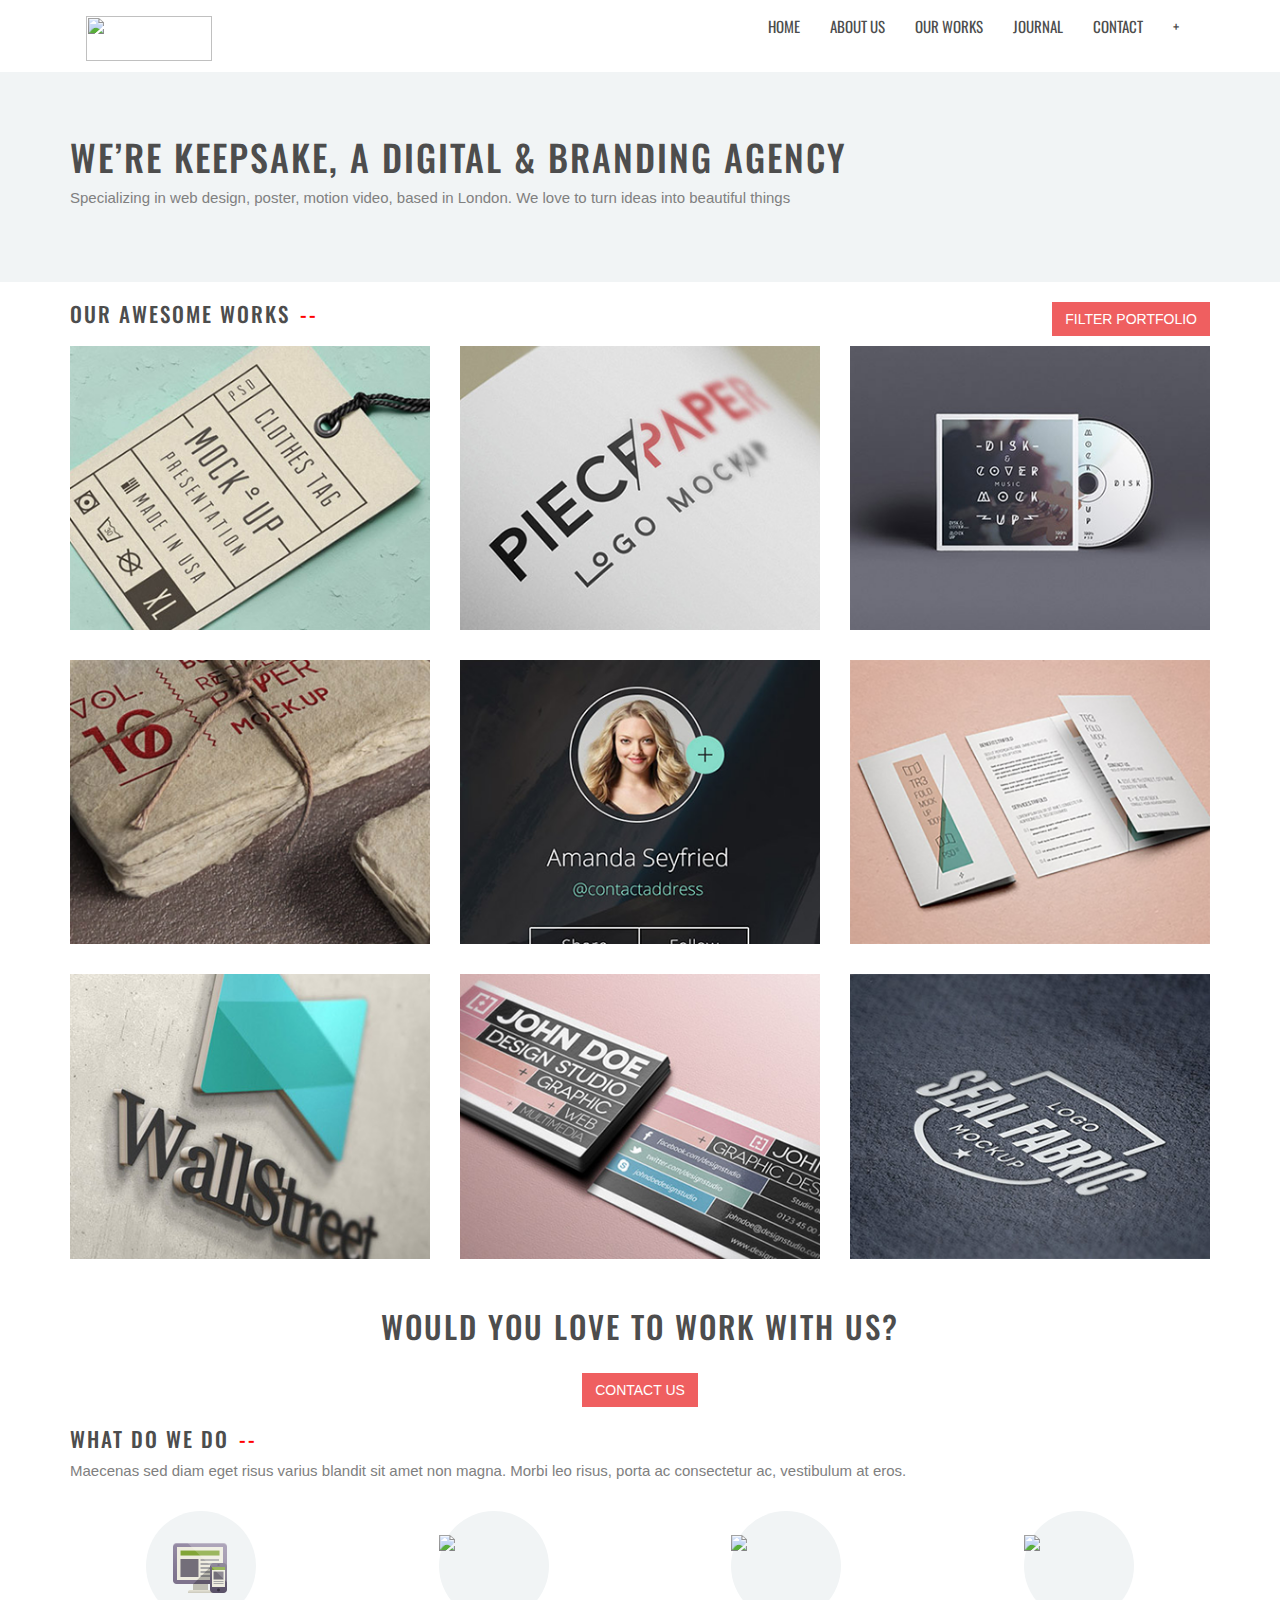
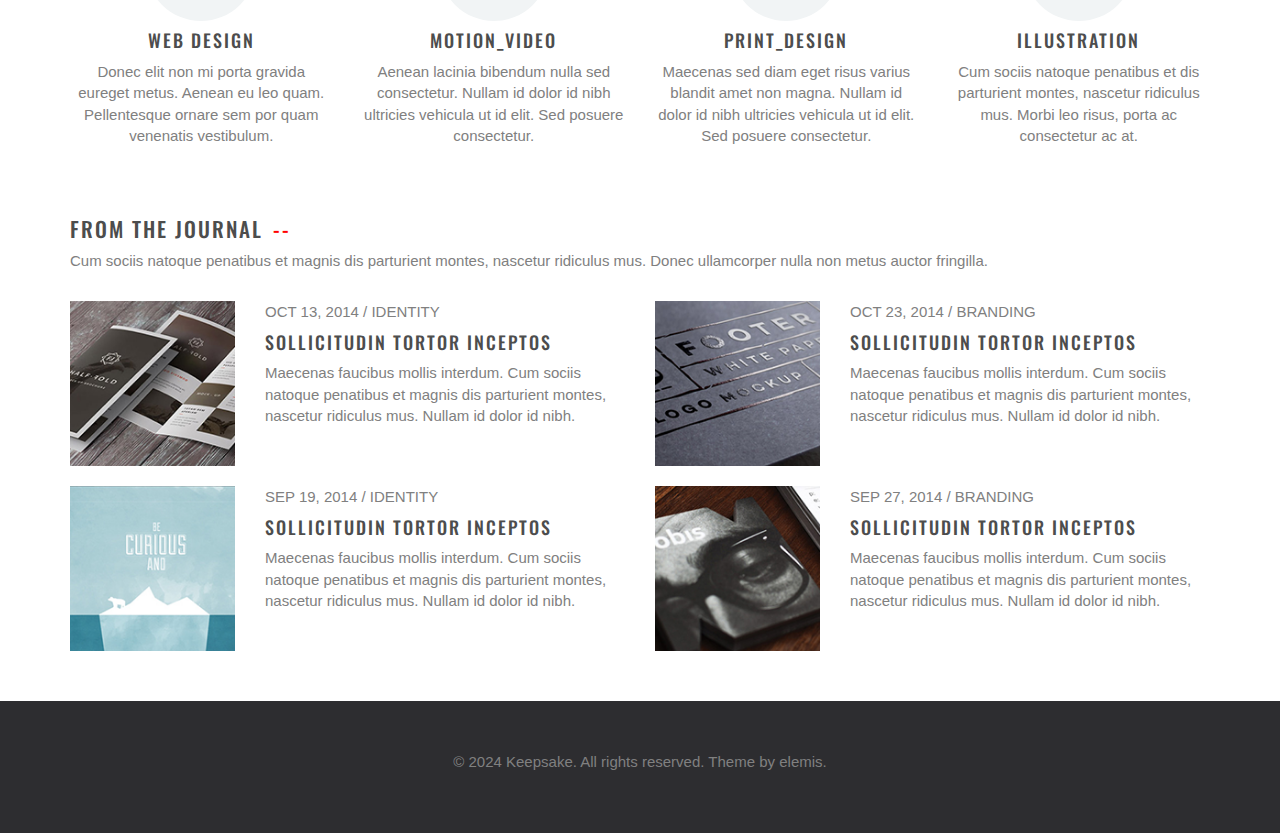
==== index.html @ 8c94553c "feat: change files index.html and style.css" ====
<!DOCTYPE html>
<html lang="en">
	<head>
		<meta charset="UTF-8">
		<meta http-equiv="X-UA-Compatible" content="IE=edge">
		<title>Keepsake</title>
		<meta name="viewport" content="width=device-width, initial-scale=1, maximum-scale=1, user-scalable=no">
		<link rel="stylesheet" href="https://maxcdn.bootstrapcdn.com/bootstrap/3.3.7/css/bootstrap.min.css" integrity="sha384-BVYiiSIFeK1dGmJRAkycuHAHRg32OmUcww7on3RYdg4Va+PmSTsz/K68vbdEjh4u" crossorigin="anonymous">
		<link rel="stylesheet" href="style.css">
		<link href="https://fonts.googleapis.com/css?family=Oswald:500" rel="stylesheet">
	</head>	
	<body>

	<div class="container">
		<nav class="navbar">
  			<div class="container-fluid">
        		<div class="navbar-header">
      				<button type="button" class="navbar-toggle collapsed" 	data-toggle="collapse" data-target="#bs-example-navbar-collapse-1" aria-expanded="false">
        				<span class="sr-only">Toggle navigation</span>
        				<span class="icon-bar"></span>
        				<span class="icon-bar"></span>
        				<span class="icon-bar"></span>
      				</button>
      				<a class="navbar-brand" href="#">
      					<img src="img/logo.png">
      				</a>
      			</div>
			    <div class="collapse navbar-collapse" id="bs-example-navbar-collapse-1">
      				<ul class="nav navbar-nav navbar-right">
        				<li><a href="#">Home</a></li>
        				<li><a href="#">About Us</a></li>
        				<li><a href="#">Our Works</a></li>
        				<li><a href="#"> Journal</a></li>
        				<li><a href="#">Contact</a></li>
        				<li><a href="#">+</a></li>
        	        </ul>
      			</div>  	
      		</div>
		</nav>
	</div>

	<div class="container-fluid slogan">
		<div class="container">
			<h1>We’re Keepsake, a digital & branding agency</h1>
			<p>Specializing in web design, poster, motion video, based in London. We love to turn ideas into beautiful things</p>
		</div>
	</div>
	
	<div class="container">
							
					<div class="row galary-hadding">
						<div class="col-xs-12 col-sm-6">
							<h3>Our Awesome Works</h3>
							
						</div>
						<div class="col-xs-12 col-sm-6">
							
							<button class="btn btn-primary pull-right">Filter Portfolio</button>
						</div>
					</div>

					<div class="row galary-block">
						<div class="col-xs-12 col-sm-6 col-md-4"><img class="img-responsive" src="img/1.png"></div>
						<div class="col-xs-12 col-sm-6 col-md-4"><img class="img-responsive" src="img/2.png"></div>
						<div class="col-xs-12 col-sm-6 col-md-4"><img class="img-responsive" src="img/3.png"></div>
						<div class="col-xs-12 col-sm-6 col-md-4"><img class="img-responsive" src="img/4.png"></div>
						<div class="col-xs-12 col-sm-6 col-md-4"><img class="img-responsive" src="img/5.png"></div>
						<div class="col-xs-12 col-sm-6 col-md-4"><img class="img-responsive" src="img/6.png"></div>
						<div class="col-xs-12 col-sm-6 col-md-4"><img class="img-responsive" src="img/7.png"></div>
						<div class="col-xs-12 col-sm-6 col-md-4"><img class="img-responsive" src="img/8.png"></div>
						<div class="col-xs-12 col-sm-6 col-md-4"><img class="img-responsive" src="img/9.png"></div>
					</div>
					
					<div class="row portfolio">
						<div class="col-xs-12">
							<h2 class="text-center">would you love to work with us?</h2>
							<button type="button" class="btn btn-primary center-block">contact Us</button>
						</div>
					</div>
	</div>

	<div class="container">
			<h3>what do we do</h3>
			<p>Maecenas sed diam eget risus varius blandit sit amet non magna. Morbi leo risus, porta ac consectetur ac, vestibulum at eros.</p>
			<div class="row services text-center">
				<div class="col-xs-12 col-sm-6 col-md-3 ">
					<div class="web_design center-block"> 
						<img class="img-responsive center-block" src="img/web_design.png">
					</div>
					<h4>Web Design</h4>
					<p>Donec elit non mi porta gravida eureget metus. Aenean eu leo quam. Pellentesque ornare sem por quam venenatis vestibulum.</p>
				</div>
				<div class="col-xs-12 col-sm-6 col-md-3">
					<div class="motion_video center-block">
						<img class="img-responsive center-block" src="img/tv.png">
					</div>
					<h4>motion_video</h4>
					<p>Aenean lacinia bibendum nulla sed consectetur. Nullam id dolor id nibh ultricies vehicula ut id elit. Sed posuere consectetur.</p>
				</div>
				<div class="col-xs-12 col-sm-6 col-md-3">
					<div class="print_design center-block">
						<img class="img-responsive center-block" src="img/print.png">
					</div>
					<h4>print_design</h4>
					<p>Maecenas sed diam eget risus varius blandit amet non magna. Nullam id dolor id nibh ultricies vehicula ut id elit. Sed posuere consectetur.</p>
				</div>
				<div class="col-xs-12 col-sm-6 col-md-3">
					<div class="illustration center-block">
						<img class="img-responsive center-block" src="img/love.png">
					</div>
				<h4>illustration</h4>
				<p>Cum sociis natoque penatibus et  dis parturient montes, nascetur ridiculus mus. Morbi leo risus, porta ac consectetur ac at.</p>
				</div>
			</div>
	</div>

	<div class="container journal">
			<h3>from the journal</h3>
			<p>Cum sociis natoque penatibus et magnis dis parturient montes, nascetur ridiculus mus. Donec ullamcorper nulla non metus auctor fringilla.</p>
			<div class="row journal_list">
				<div class="col-xs-12 col-md-6 journal_item">
					<div class="row">
						<div class="col-xs-4"> 
							<img class="img-responsive" src="img/B1.png">
						</div>
						<div class="col-xs-8">
							<p>OCT 13, 2014  /  IDENTITY</p>
							<h4>Sollicitudin Tortor Inceptos</h4>
							<p>Maecenas faucibus mollis interdum. Cum sociis natoque penatibus et magnis dis parturient montes, nascetur ridiculus mus. Nullam id dolor id nibh.</p>
						</div>
					</div>
				</div>
				<div class="col-xs-12 col-md-6 journal_item">
					<div class="row">
						<div class="col-xs-4 "> 
							<img class="img-responsive" src="img/B2.png">
						</div>
						<div class="col-xs-8">
							<p>OCT 23, 2014  /  BRANDING</p>
							<h4>Sollicitudin Tortor Inceptos</h4>
							<p>Maecenas faucibus mollis interdum. Cum sociis natoque penatibus et magnis dis parturient montes, nascetur ridiculus mus. Nullam id dolor id nibh.</p>
						</div>
					</div>
				</div>
				<div class="col-xs-12 col-md-6 journal_item">
					<div class="row">
						<div class="col-xs-4 "> 
							<img class="img-responsive " src="img/B3.png">
						</div>
						<div class="col-xs-8">
							<p>SEP 19, 2014  /  IDENTITY</p>
							<h4>Sollicitudin Tortor Inceptos</h4>
							<p>Maecenas faucibus mollis interdum. Cum sociis natoque penatibus et magnis dis parturient montes, nascetur ridiculus mus. Nullam id dolor id nibh.</p>
						</div>
					</div>
				</div>
				<div class="col-xs-12 col-md-6 journal_item">
					<div class="row">
						<div class="col-xs-4"> 
							<img class="img-responsive" src="img/B4.png">
						</div>
						<div class="col-xs-8">
							<p>SEP 27, 2014  /  BRANDING</p>
							<h4>Sollicitudin Tortor Inceptos</h4>
							<p>Maecenas faucibus mollis interdum. Cum sociis natoque penatibus et magnis dis parturient montes, nascetur ridiculus mus. Nullam id dolor id nibh.</p>
						</div>
					</div>
				</div>
			</div>
	</div>
	<footer>
		<div class="container">
			<p class="text-center">© 2024 Keepsake. All rights reserved. Theme by elemis.</p>
		</div>
	</footer>
	<!-- scripts -->
 		<script src="https://ajax.googleapis.com/ajax/libs/jquery/1.12.4/jquery.min.js"></script>
		<script src="https://maxcdn.bootstrapcdn.com/bootstrap/3.3.7/js/bootstrap.min.js" integrity="sha384-Tc5IQib027qvyjSMfHjOMaLkfuWVxZxUPnCJA7l2mCWNIpG9mGCD8wGNIcPD7Txa" crossorigin="anonymous"></script>
	<!-- end scripts -->
	</body>
</html>
---- style.css ----
body {
	font-size: 15px;
	color: #808080;
}

h1 {
	font-size: 36px;
}

h2 {
	font-size: 31px;
}

h3 {
	position: relative;
	font-size: 21px;
}

h3::after {
	content: "--";
	color: red;
	margin-left: 10px;
}

h1, h2, h3, h4, h5 {
	font-family: 'Oswald', Arial, sans-serif;
	color: #4d4d4d;
	letter-spacing: 2px;
	text-transform: uppercase;

}

.btn {
	text-transform: uppercase;
	border-radius: 0;
}

.btn-primary {
	background-color: #ef5f60;
	border-color: transparent;
}

a {
	font-family: 'Oswald', Arial, sans-serif;
	color: #4d4d4d;
}
.navbar-collapse a {
	text-transform: uppercase;
}

.slogan {
	background: #f1f4f5;
	padding-top: 45px;
	padding-bottom: 64px;
}

 .navbar-brand img {
 	width: 126px;
 	height: 45px;
 }

.galary-block img {
	margin-bottom: 30px;
	width: 100%;
}

.galary-hadding {
	padding-bottom: 10px;
}
.galary-hadding button {
	margin-top: 20px;

}

/*.portfolio h2 {
	position: center;
	text-align: center;
}*/

.portfolio h2 {
	margin-bottom: 30px;
}



.web_design {
	background-color: #f1f4f5;
	border-radius: 50%;
	height: 110px;
	width: 110px;
}

.web_design img {
	padding-top: 25px;
}

.services {
	margin-top: 30px;
	margin-bottom: 40px;
}

.motion_video {
	background-color: #f1f4f5;
	border-radius: 50%;
	height: 110px;
	width: 110px;
}
.motion_video img {
	padding-top: 24px;
}
.print_design {
	background-color: #f1f4f5;
	border-radius: 50%;
	height: 110px;
	width: 110px;
}
.print_design img {
	padding-top: 24px;
}
.illustration {
	background-color: #f1f4f5;
	border-radius: 50%;
	height: 110px;
	width: 110px;
}
.illustration img {
	padding-top: 24px;
}

.journal_list {
	margin-top: 30px;
	margin-bottom: 30px;
}

.journal_item {
	margin-bottom: 20px;
}
footer {
	padding: 50px 0;
	background-color: #2d2d30;
}
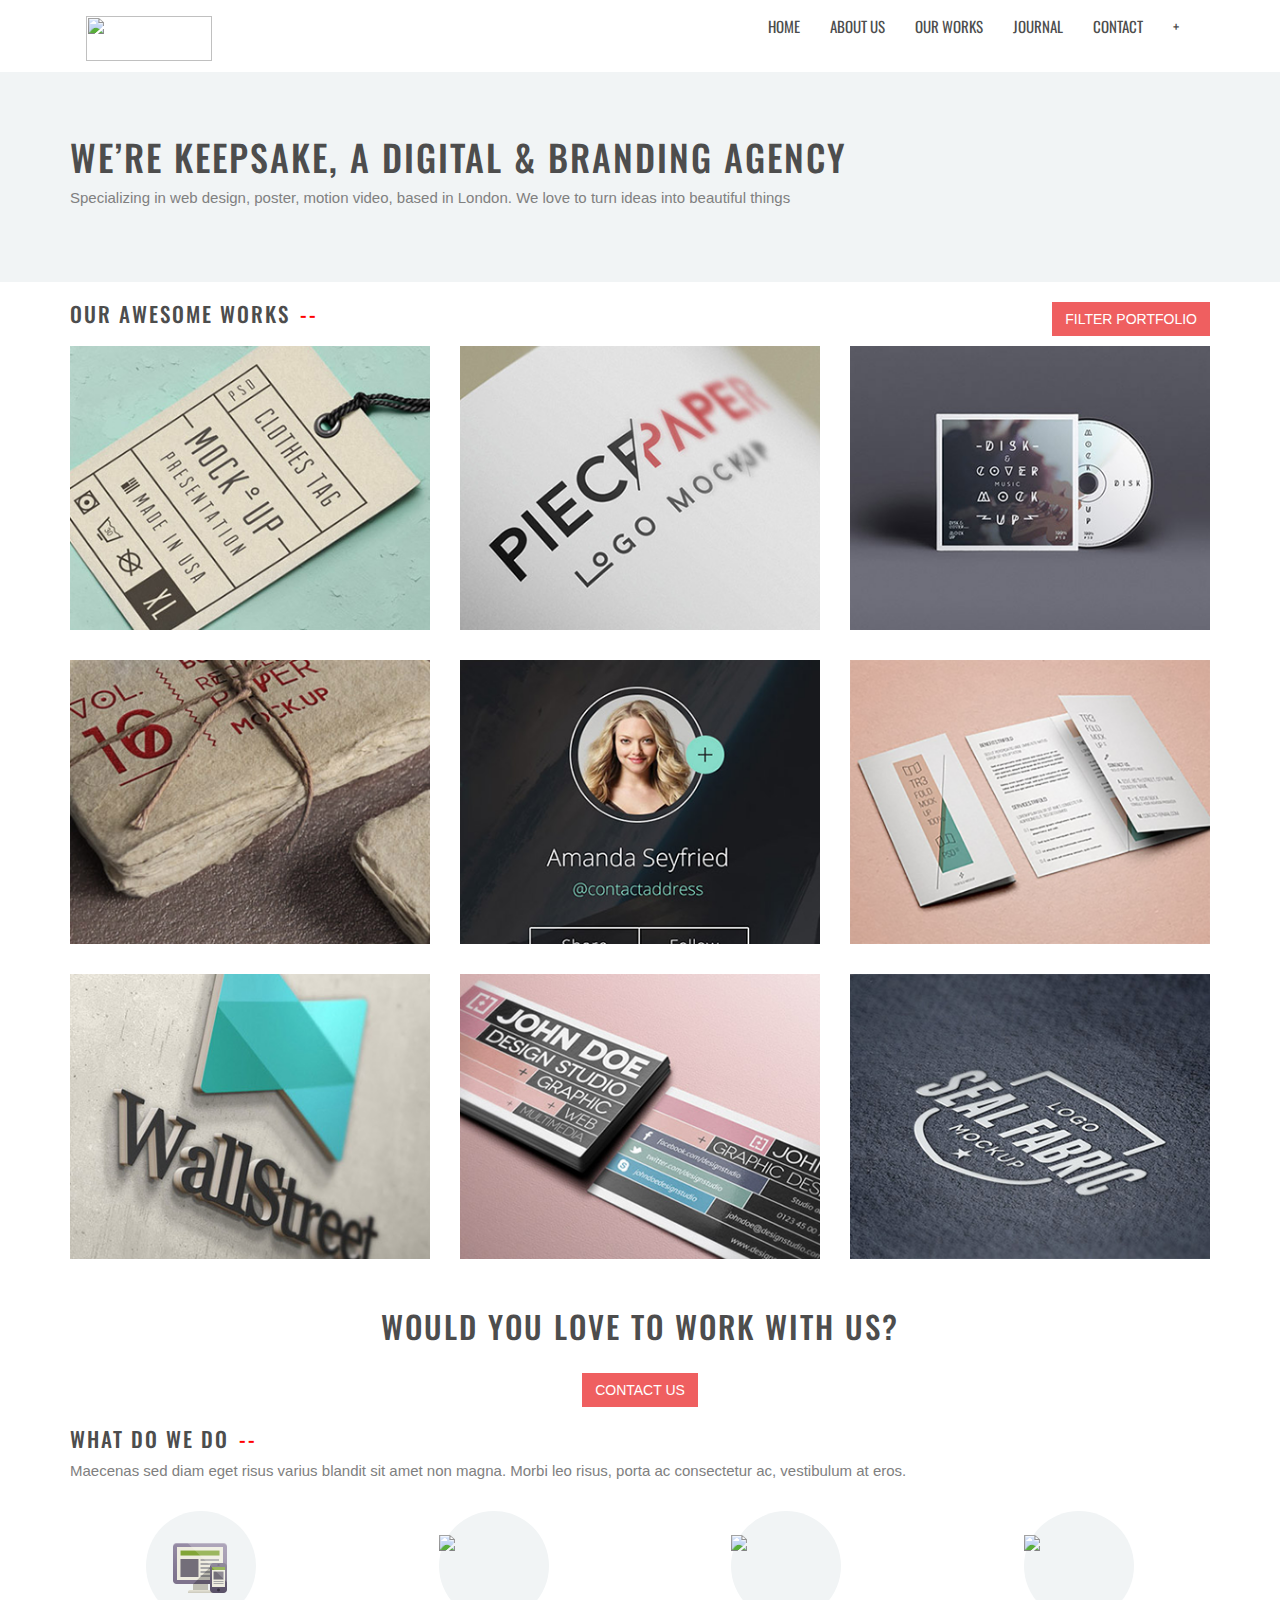
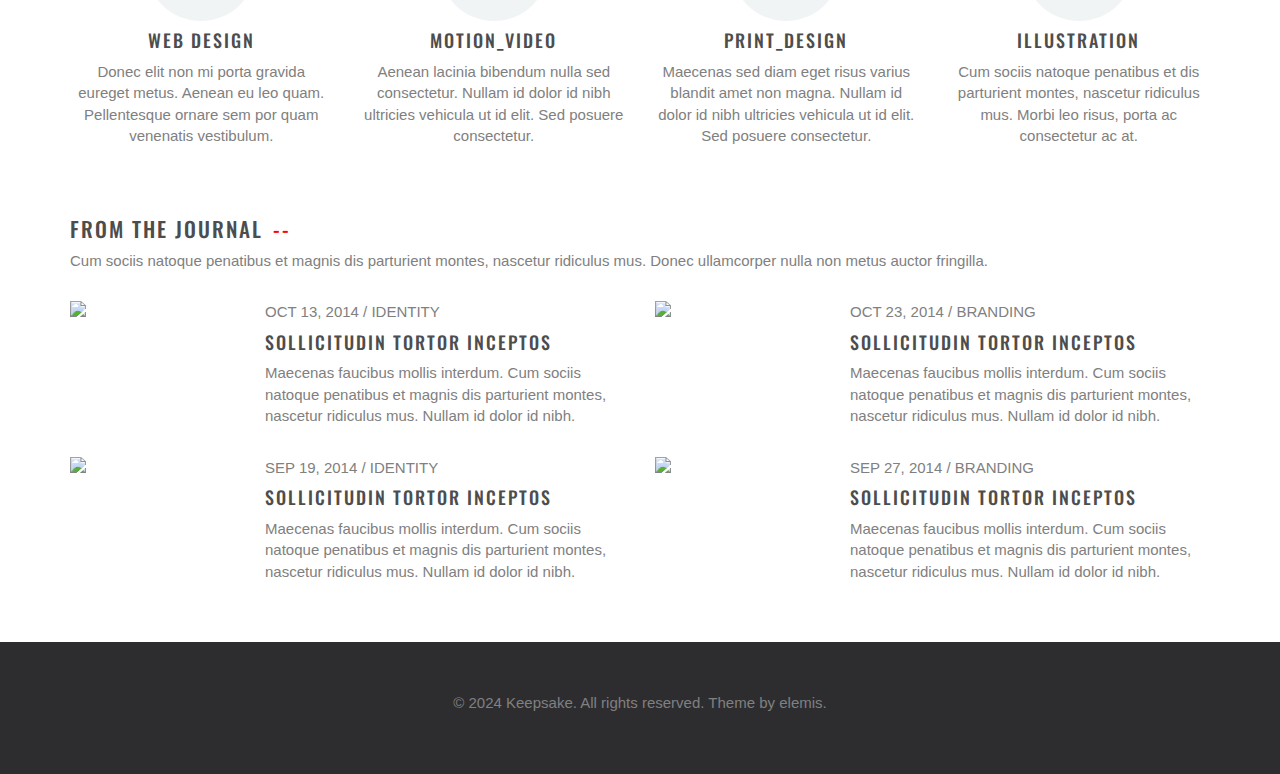
==== commit bc80b61f: "refactoring: write smale love" ====
--- a/index.html
+++ b/index.html
@@ -121,7 +121,7 @@
 				<div class="col-xs-12 col-md-6 journal_item">
 					<div class="row">
 						<div class="col-xs-4"> 
-							<img class="img-responsive" src="img/B1.png">
+							<img class="img-responsive" src="img/b1.png">
 						</div>
 						<div class="col-xs-8">
 							<p>OCT 13, 2014  /  IDENTITY</p>
@@ -133,7 +133,7 @@
 				<div class="col-xs-12 col-md-6 journal_item">
 					<div class="row">
 						<div class="col-xs-4 "> 
-							<img class="img-responsive" src="img/B2.png">
+							<img class="img-responsive" src="img/b2.png">
 						</div>
 						<div class="col-xs-8">
 							<p>OCT 23, 2014  /  BRANDING</p>
@@ -145,7 +145,7 @@
 				<div class="col-xs-12 col-md-6 journal_item">
 					<div class="row">
 						<div class="col-xs-4 "> 
-							<img class="img-responsive " src="img/B3.png">
+							<img class="img-responsive " src="img/b3.png">
 						</div>
 						<div class="col-xs-8">
 							<p>SEP 19, 2014  /  IDENTITY</p>
@@ -157,7 +157,7 @@
 				<div class="col-xs-12 col-md-6 journal_item">
 					<div class="row">
 						<div class="col-xs-4"> 
-							<img class="img-responsive" src="img/B4.png">
+							<img class="img-responsive" src="img/b4.png">
 						</div>
 						<div class="col-xs-8">
 							<p>SEP 27, 2014  /  BRANDING</p>
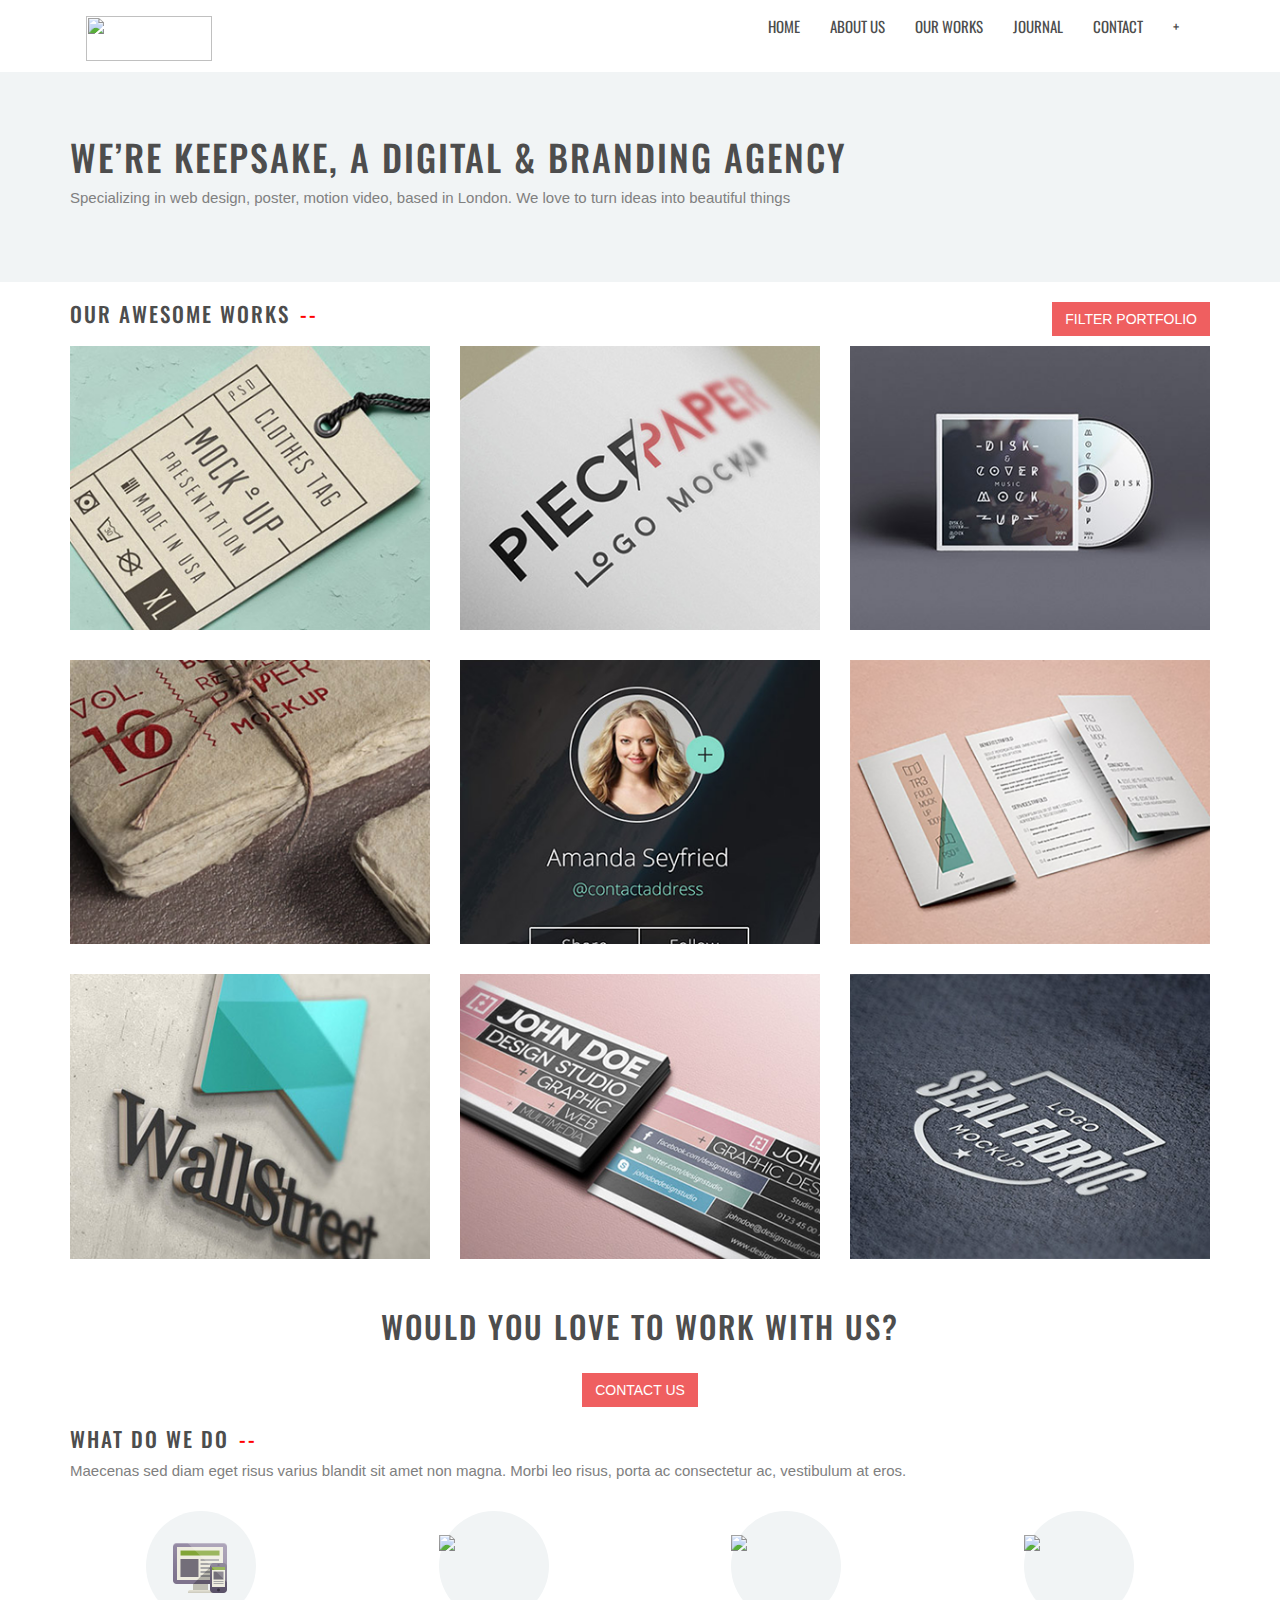
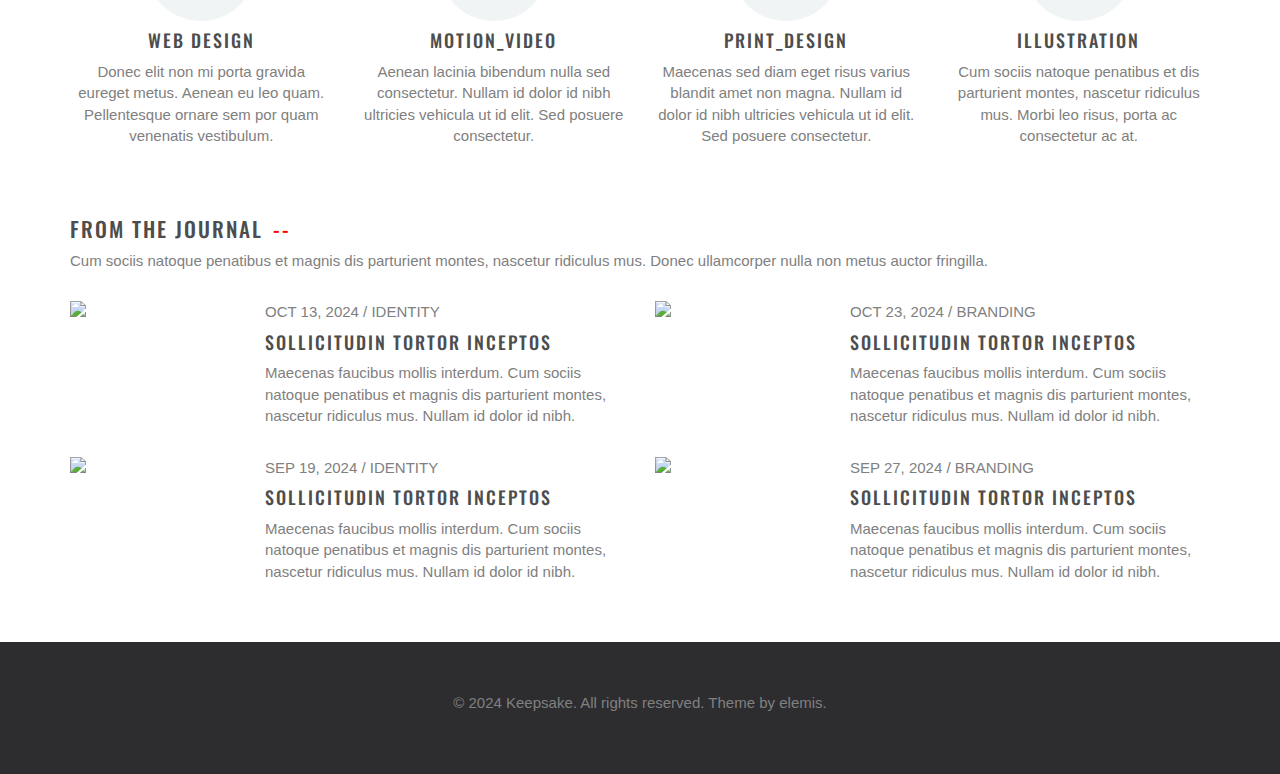
==== commit 138fdcf2: "refactoring: removing spaces in style.css" ====
--- a/index.html
+++ b/index.html
@@ -30,7 +30,7 @@
         				<li><a href="#">Home</a></li>
         				<li><a href="#">About Us</a></li>
         				<li><a href="#">Our Works</a></li>
-        				<li><a href="#"> Journal</a></li>
+        				<li><a href="#">Journal</a></li>
         				<li><a href="#">Contact</a></li>
         				<li><a href="#">+</a></li>
         	        </ul>
@@ -38,27 +38,21 @@
       		</div>
 		</nav>
 	</div>
-
 	<div class="container-fluid slogan">
 		<div class="container">
 			<h1>We’re Keepsake, a digital & branding agency</h1>
 			<p>Specializing in web design, poster, motion video, based in London. We love to turn ideas into beautiful things</p>
 		</div>
 	</div>
-	
 	<div class="container">
-							
 					<div class="row galary-hadding">
 						<div class="col-xs-12 col-sm-6">
 							<h3>Our Awesome Works</h3>
-							
 						</div>
 						<div class="col-xs-12 col-sm-6">
-							
 							<button class="btn btn-primary pull-right">Filter Portfolio</button>
 						</div>
 					</div>
-
 					<div class="row galary-block">
 						<div class="col-xs-12 col-sm-6 col-md-4"><img class="img-responsive" src="img/1.png"></div>
 						<div class="col-xs-12 col-sm-6 col-md-4"><img class="img-responsive" src="img/2.png"></div>
@@ -70,7 +64,6 @@
 						<div class="col-xs-12 col-sm-6 col-md-4"><img class="img-responsive" src="img/8.png"></div>
 						<div class="col-xs-12 col-sm-6 col-md-4"><img class="img-responsive" src="img/9.png"></div>
 					</div>
-					
 					<div class="row portfolio">
 						<div class="col-xs-12">
 							<h2 class="text-center">would you love to work with us?</h2>
@@ -78,7 +71,6 @@
 						</div>
 					</div>
 	</div>
-
 	<div class="container">
 			<h3>what do we do</h3>
 			<p>Maecenas sed diam eget risus varius blandit sit amet non magna. Morbi leo risus, porta ac consectetur ac, vestibulum at eros.</p>
@@ -113,7 +105,6 @@
 				</div>
 			</div>
 	</div>
-
 	<div class="container journal">
 			<h3>from the journal</h3>
 			<p>Cum sociis natoque penatibus et magnis dis parturient montes, nascetur ridiculus mus. Donec ullamcorper nulla non metus auctor fringilla.</p>
@@ -124,7 +115,7 @@
 							<img class="img-responsive" src="img/b1.png">
 						</div>
 						<div class="col-xs-8">
-							<p>OCT 13, 2014  /  IDENTITY</p>
+							<p>OCT 13, 2024  /  IDENTITY</p>
 							<h4>Sollicitudin Tortor Inceptos</h4>
 							<p>Maecenas faucibus mollis interdum. Cum sociis natoque penatibus et magnis dis parturient montes, nascetur ridiculus mus. Nullam id dolor id nibh.</p>
 						</div>
@@ -136,7 +127,7 @@
 							<img class="img-responsive" src="img/b2.png">
 						</div>
 						<div class="col-xs-8">
-							<p>OCT 23, 2014  /  BRANDING</p>
+							<p>OCT 23, 2024  /  BRANDING</p>
 							<h4>Sollicitudin Tortor Inceptos</h4>
 							<p>Maecenas faucibus mollis interdum. Cum sociis natoque penatibus et magnis dis parturient montes, nascetur ridiculus mus. Nullam id dolor id nibh.</p>
 						</div>
@@ -148,7 +139,7 @@
 							<img class="img-responsive " src="img/b3.png">
 						</div>
 						<div class="col-xs-8">
-							<p>SEP 19, 2014  /  IDENTITY</p>
+							<p>SEP 19, 2024  /  IDENTITY</p>
 							<h4>Sollicitudin Tortor Inceptos</h4>
 							<p>Maecenas faucibus mollis interdum. Cum sociis natoque penatibus et magnis dis parturient montes, nascetur ridiculus mus. Nullam id dolor id nibh.</p>
 						</div>
@@ -160,7 +151,7 @@
 							<img class="img-responsive" src="img/b4.png">
 						</div>
 						<div class="col-xs-8">
-							<p>SEP 27, 2014  /  BRANDING</p>
+							<p>SEP 27, 2024  /  BRANDING</p>
 							<h4>Sollicitudin Tortor Inceptos</h4>
 							<p>Maecenas faucibus mollis interdum. Cum sociis natoque penatibus et magnis dis parturient montes, nascetur ridiculus mus. Nullam id dolor id nibh.</p>
 						</div>
@@ -173,9 +164,7 @@
 			<p class="text-center">© 2024 Keepsake. All rights reserved. Theme by elemis.</p>
 		</div>
 	</footer>
-	<!-- scripts -->
- 		<script src="https://ajax.googleapis.com/ajax/libs/jquery/1.12.4/jquery.min.js"></script>
+		<script src="https://ajax.googleapis.com/ajax/libs/jquery/1.12.4/jquery.min.js"></script>
 		<script src="https://maxcdn.bootstrapcdn.com/bootstrap/3.3.7/js/bootstrap.min.js" integrity="sha384-Tc5IQib027qvyjSMfHjOMaLkfuWVxZxUPnCJA7l2mCWNIpG9mGCD8wGNIcPD7Txa" crossorigin="anonymous"></script>
-	<!-- end scripts -->
 	</body>
 </html>--- a/style.css
+++ b/style.css
@@ -2,44 +2,35 @@
 	font-size: 15px;
 	color: #808080;
 }
-
 h1 {
 	font-size: 36px;
 }
-
 h2 {
 	font-size: 31px;
 }
-
 h3 {
 	position: relative;
 	font-size: 21px;
 }
-
 h3::after {
 	content: "--";
 	color: red;
 	margin-left: 10px;
 }
-
 h1, h2, h3, h4, h5 {
 	font-family: 'Oswald', Arial, sans-serif;
 	color: #4d4d4d;
 	letter-spacing: 2px;
 	text-transform: uppercase;
-
 }
-
 .btn {
 	text-transform: uppercase;
 	border-radius: 0;
 }
-
 .btn-primary {
 	background-color: #ef5f60;
 	border-color: transparent;
 }
-
 a {
 	font-family: 'Oswald', Arial, sans-serif;
 	color: #4d4d4d;
@@ -47,58 +38,41 @@
 .navbar-collapse a {
 	text-transform: uppercase;
 }
-
 .slogan {
 	background: #f1f4f5;
 	padding-top: 45px;
 	padding-bottom: 64px;
 }
-
- .navbar-brand img {
+.navbar-brand img {
  	width: 126px;
  	height: 45px;
  }
-
 .galary-block img {
 	margin-bottom: 30px;
 	width: 100%;
 }
-
 .galary-hadding {
 	padding-bottom: 10px;
 }
 .galary-hadding button {
 	margin-top: 20px;
-
 }
-
-/*.portfolio h2 {
-	position: center;
-	text-align: center;
-}*/
-
 .portfolio h2 {
 	margin-bottom: 30px;
 }
-
-
-
 .web_design {
 	background-color: #f1f4f5;
 	border-radius: 50%;
 	height: 110px;
 	width: 110px;
 }
-
 .web_design img {
 	padding-top: 25px;
 }
-
 .services {
 	margin-top: 30px;
 	margin-bottom: 40px;
 }
-
 .motion_video {
 	background-color: #f1f4f5;
 	border-radius: 50%;
@@ -126,12 +100,10 @@
 .illustration img {
 	padding-top: 24px;
 }
-
 .journal_list {
 	margin-top: 30px;
 	margin-bottom: 30px;
 }
-
 .journal_item {
 	margin-bottom: 20px;
 }
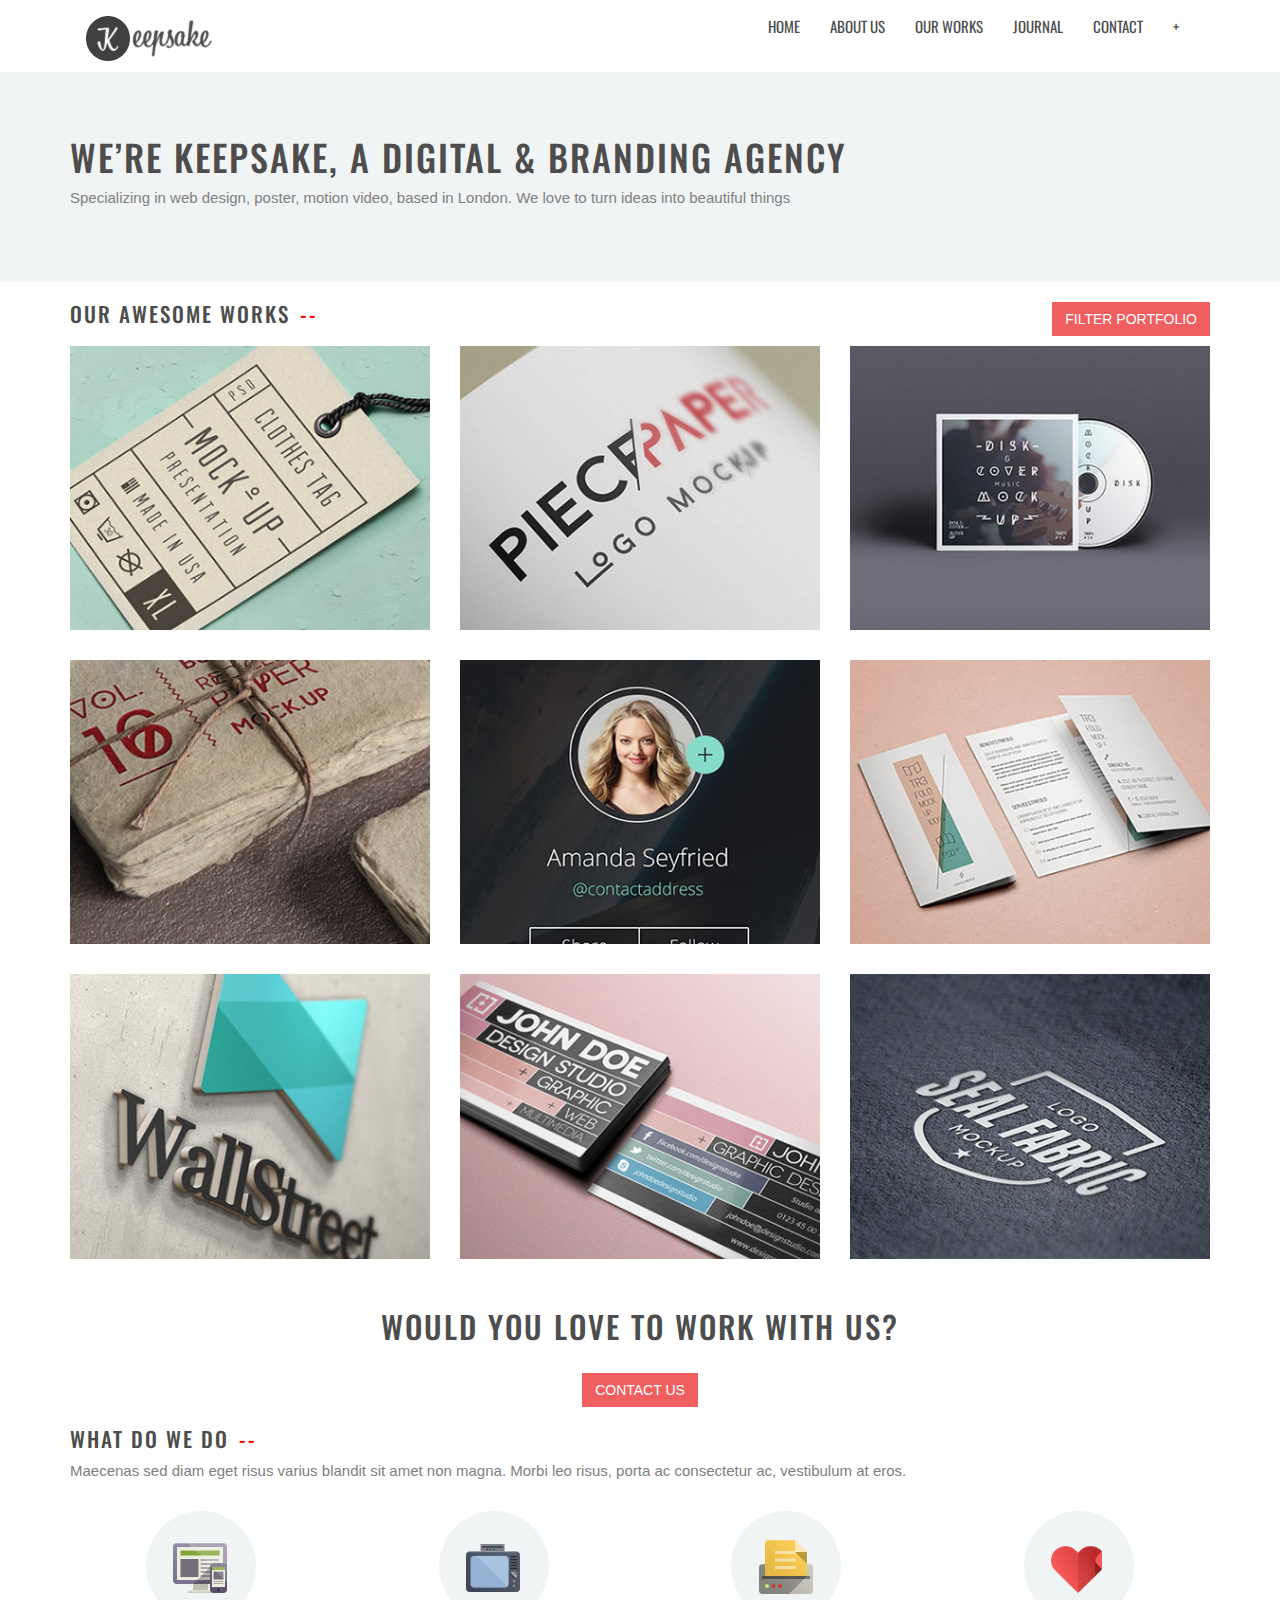
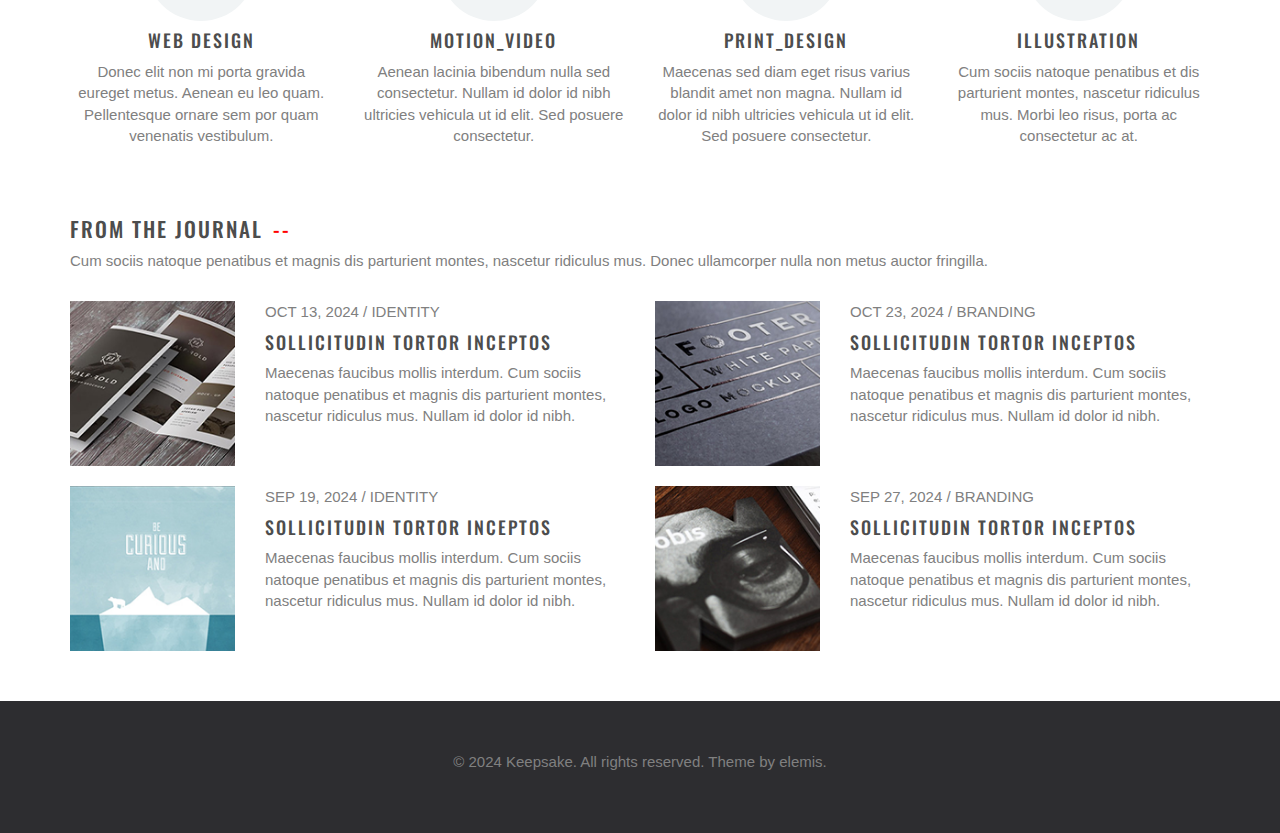
==== commit f62d683c: "feat: git rm -rf --cached ./img" ====
--- a/index.html
+++ b/index.html
@@ -3,7 +3,7 @@
 	<head>
 		<meta charset="UTF-8">
 		<meta http-equiv="X-UA-Compatible" content="IE=edge">
-		<title>Keepsake</title>
+		<title>KEEPSAKE</title>
 		<meta name="viewport" content="width=device-width, initial-scale=1, maximum-scale=1, user-scalable=no">
 		<link rel="stylesheet" href="https://maxcdn.bootstrapcdn.com/bootstrap/3.3.7/css/bootstrap.min.css" integrity="sha384-BVYiiSIFeK1dGmJRAkycuHAHRg32OmUcww7on3RYdg4Va+PmSTsz/K68vbdEjh4u" crossorigin="anonymous">
 		<link rel="stylesheet" href="style.css">
